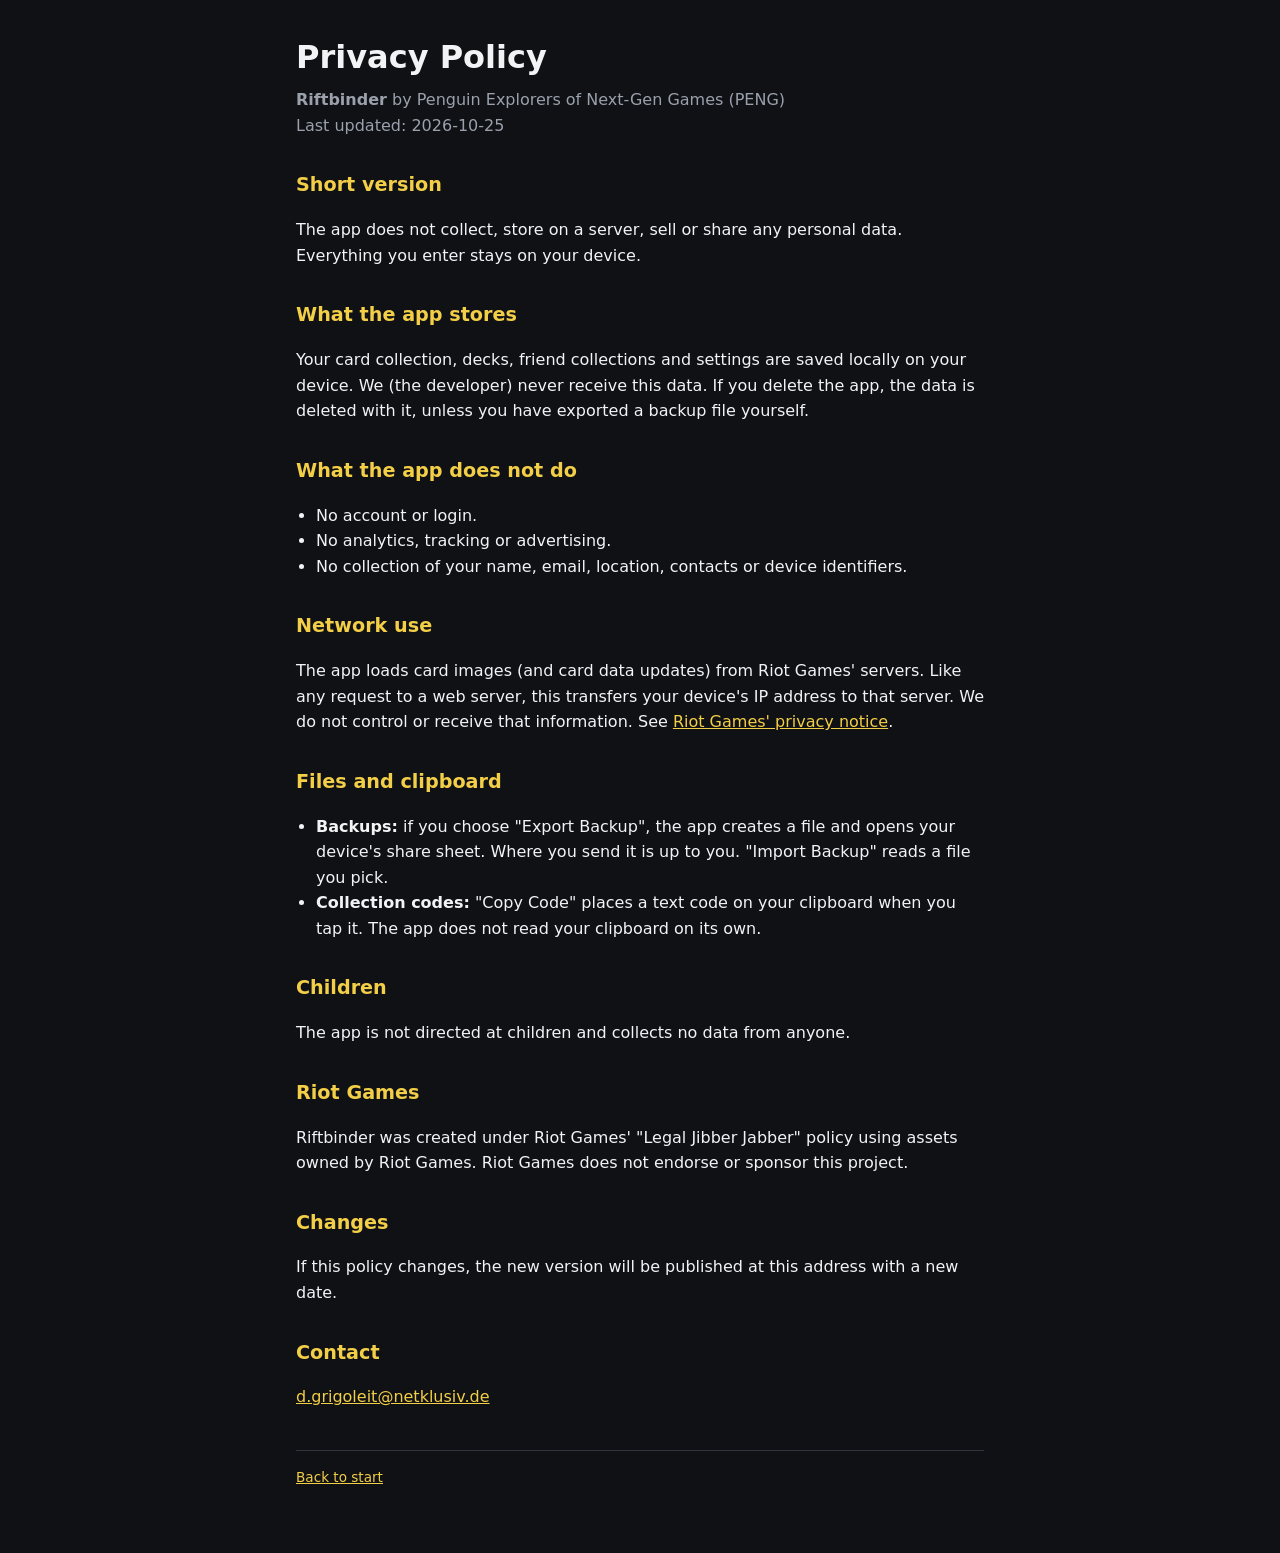
==== privacy.html @ ea99b073 "Riftbinder landing page and privacy policy" ====
<!doctype html>
<html lang="en">
<head>
  <meta charset="utf-8">
  <meta name="viewport" content="width=device-width, initial-scale=1">
  <title>Privacy Policy – Riftbinder</title>
  <link rel="stylesheet" href="style.css">
</head>
<body>
<main>
  <h1>Privacy Policy</h1>
  <p class="tagline"><strong>Riftbinder</strong> by Penguin Explorers of Next-Gen Games (PENG)<br>Last updated: 2026-10-25</p>

  <h2>Short version</h2>
  <p>The app does not collect, store on a server, sell or share any personal data. Everything you enter stays on your device.</p>

  <h2>What the app stores</h2>
  <p>Your card collection, decks, friend collections and settings are saved locally on your device. We (the developer) never receive this data. If you delete the app, the data is deleted with it, unless you have exported a backup file yourself.</p>

  <h2>What the app does not do</h2>
  <ul>
    <li>No account or login.</li>
    <li>No analytics, tracking or advertising.</li>
    <li>No collection of your name, email, location, contacts or device identifiers.</li>
  </ul>

  <h2>Network use</h2>
  <p>The app loads card images (and card data updates) from Riot Games' servers. Like any request to a web server, this transfers your device's IP address to that server. We do not control or receive that information. See <a href="https://www.riotgames.com/en/privacy-notice">Riot Games' privacy notice</a>.</p>

  <h2>Files and clipboard</h2>
  <ul>
    <li><strong>Backups:</strong> if you choose "Export Backup", the app creates a file and opens your device's share sheet. Where you send it is up to you. "Import Backup" reads a file you pick.</li>
    <li><strong>Collection codes:</strong> "Copy Code" places a text code on your clipboard when you tap it. The app does not read your clipboard on its own.</li>
  </ul>

  <h2>Children</h2>
  <p>The app is not directed at children and collects no data from anyone.</p>

  <h2>Riot Games</h2>
  <p>Riftbinder was created under Riot Games' "Legal Jibber Jabber" policy using assets owned by Riot Games. Riot Games does not endorse or sponsor this project.</p>

  <h2>Changes</h2>
  <p>If this policy changes, the new version will be published at this address with a new date.</p>

  <h2>Contact</h2>
  <p><a href="mailto:d.grigoleit@netklusiv.de">d.grigoleit@netklusiv.de</a></p>

  <footer><a href="index.html">Back to start</a></footer>
</main>
</body>
</html>
---- style.css ----
:root {
  --bg: #0f1115;
  --surface: #1a1d24;
  --border: #2e333d;
  --text: #f2f3f5;
  --muted: #9aa1ac;
  --accent: #f3ce47;
}

* { box-sizing: border-box; }

body {
  margin: 0;
  background: var(--bg);
  color: var(--text);
  font: 16px/1.6 system-ui, -apple-system, "Segoe UI", Roboto, sans-serif;
}

main {
  max-width: 720px;
  margin: 0 auto;
  padding: 32px 16px 64px;
}

h1 { font-size: 2rem; margin: 0 0 4px; }
h2 { font-size: 1.2rem; margin: 32px 0 8px; color: var(--accent); }
p, li { color: var(--text); }
.tagline { color: var(--muted); margin: 0 0 24px; }
a { color: var(--accent); }

ul { padding-left: 20px; }

.shots {
  display: flex;
  gap: 12px;
  overflow-x: auto;
  padding-bottom: 8px;
}

.shots img {
  height: 480px;
  width: auto;
  border: 1px solid var(--border);
  border-radius: 12px;
  flex: none;
}

.notice, footer {
  margin-top: 40px;
  padding-top: 16px;
  border-top: 1px solid var(--border);
  color: var(--muted);
  font-size: 0.85rem;
}
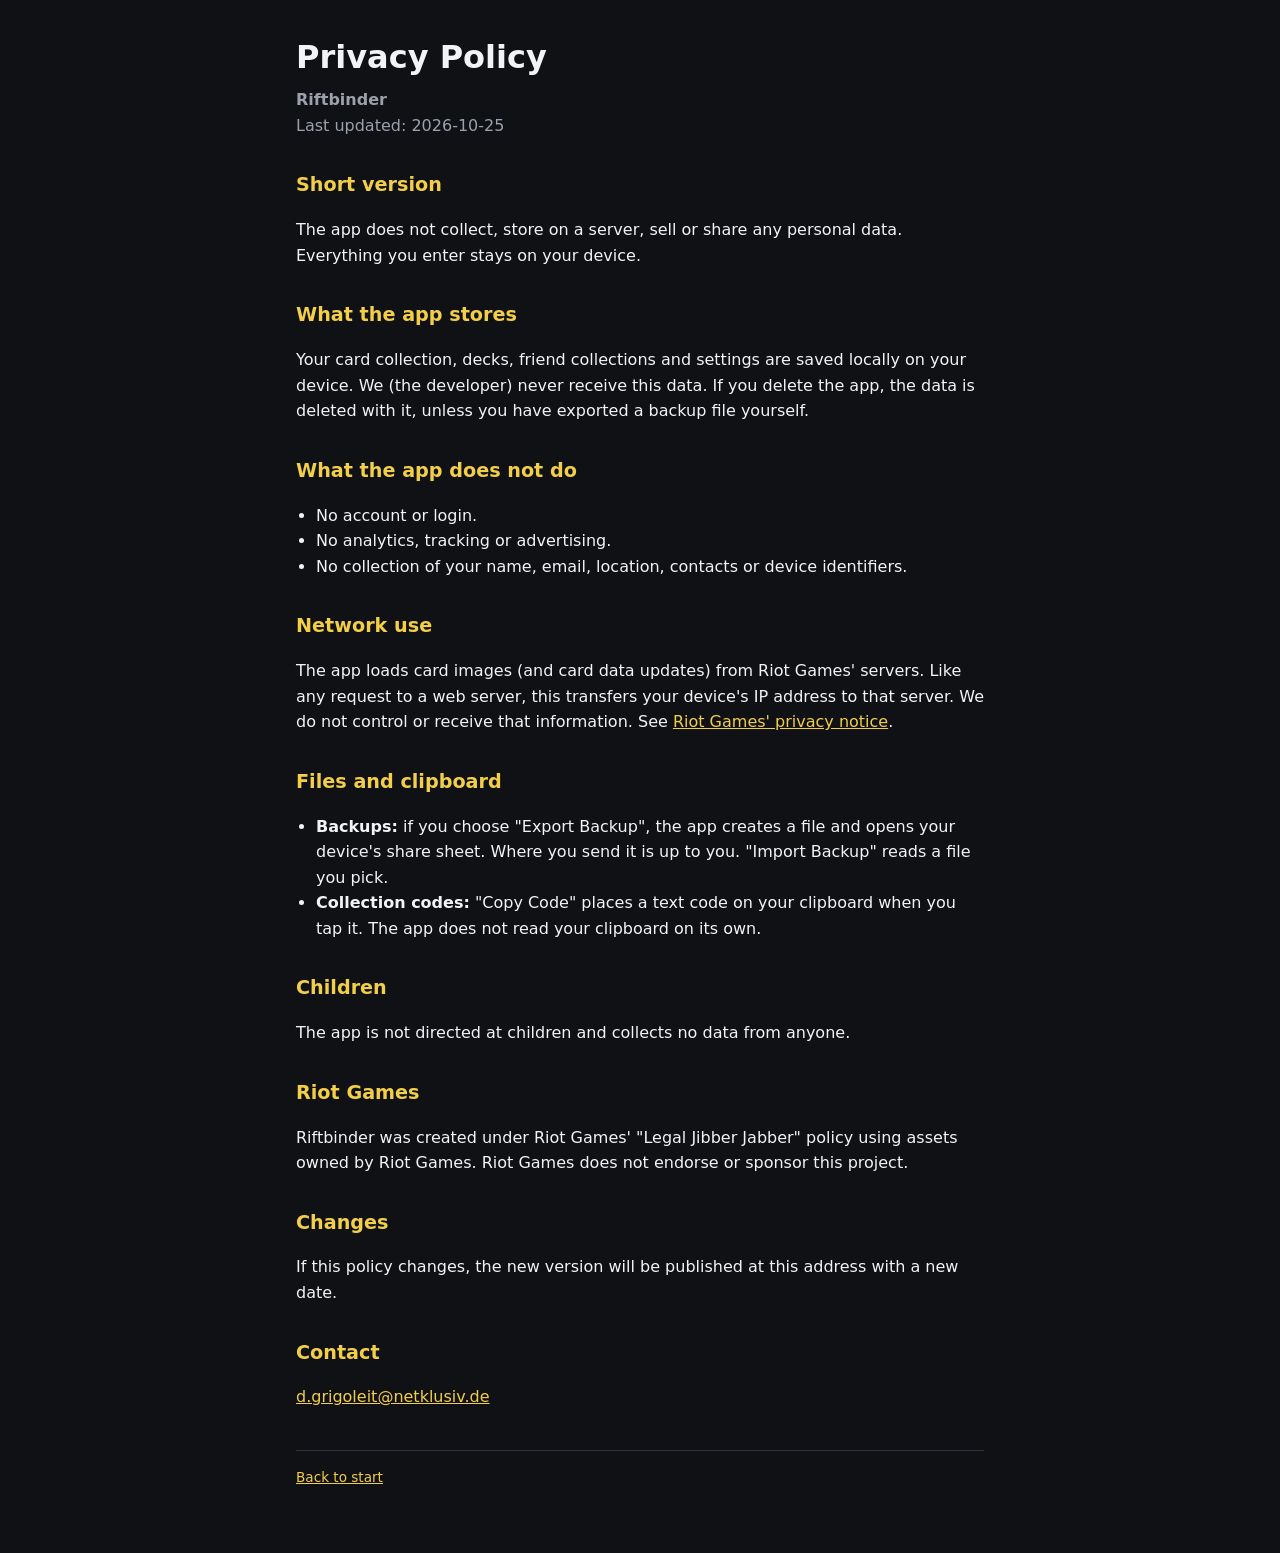
==== commit 7c5408e5: "Full feature list, screenshot grid, remove brand name" ====
--- a/privacy.html
+++ b/privacy.html
@@ -9,7 +9,7 @@
 <body>
 <main>
   <h1>Privacy Policy</h1>
-  <p class="tagline"><strong>Riftbinder</strong> by Penguin Explorers of Next-Gen Games (PENG)<br>Last updated: 2026-10-25</p>
+  <p class="tagline"><strong>Riftbinder</strong><br>Last updated: 2026-10-25</p>
 
   <h2>Short version</h2>
   <p>The app does not collect, store on a server, sell or share any personal data. Everything you enter stays on your device.</p>
--- a/style.css
+++ b/style.css
@@ -24,6 +24,7 @@
 
 h1 { font-size: 2rem; margin: 0 0 4px; }
 h2 { font-size: 1.2rem; margin: 32px 0 8px; color: var(--accent); }
+h3 { font-size: 1rem; margin: 20px 0 4px; }
 p, li { color: var(--text); }
 .tagline { color: var(--muted); margin: 0 0 24px; }
 a { color: var(--accent); }
@@ -31,18 +32,16 @@
 ul { padding-left: 20px; }
 
 .shots {
-  display: flex;
+  display: grid;
+  grid-template-columns: repeat(auto-fill, minmax(200px, 1fr));
   gap: 12px;
-  overflow-x: auto;
-  padding-bottom: 8px;
 }
 
 .shots img {
-  height: 480px;
-  width: auto;
+  width: 100%;
+  height: auto;
   border: 1px solid var(--border);
   border-radius: 12px;
-  flex: none;
 }
 
 .notice, footer {
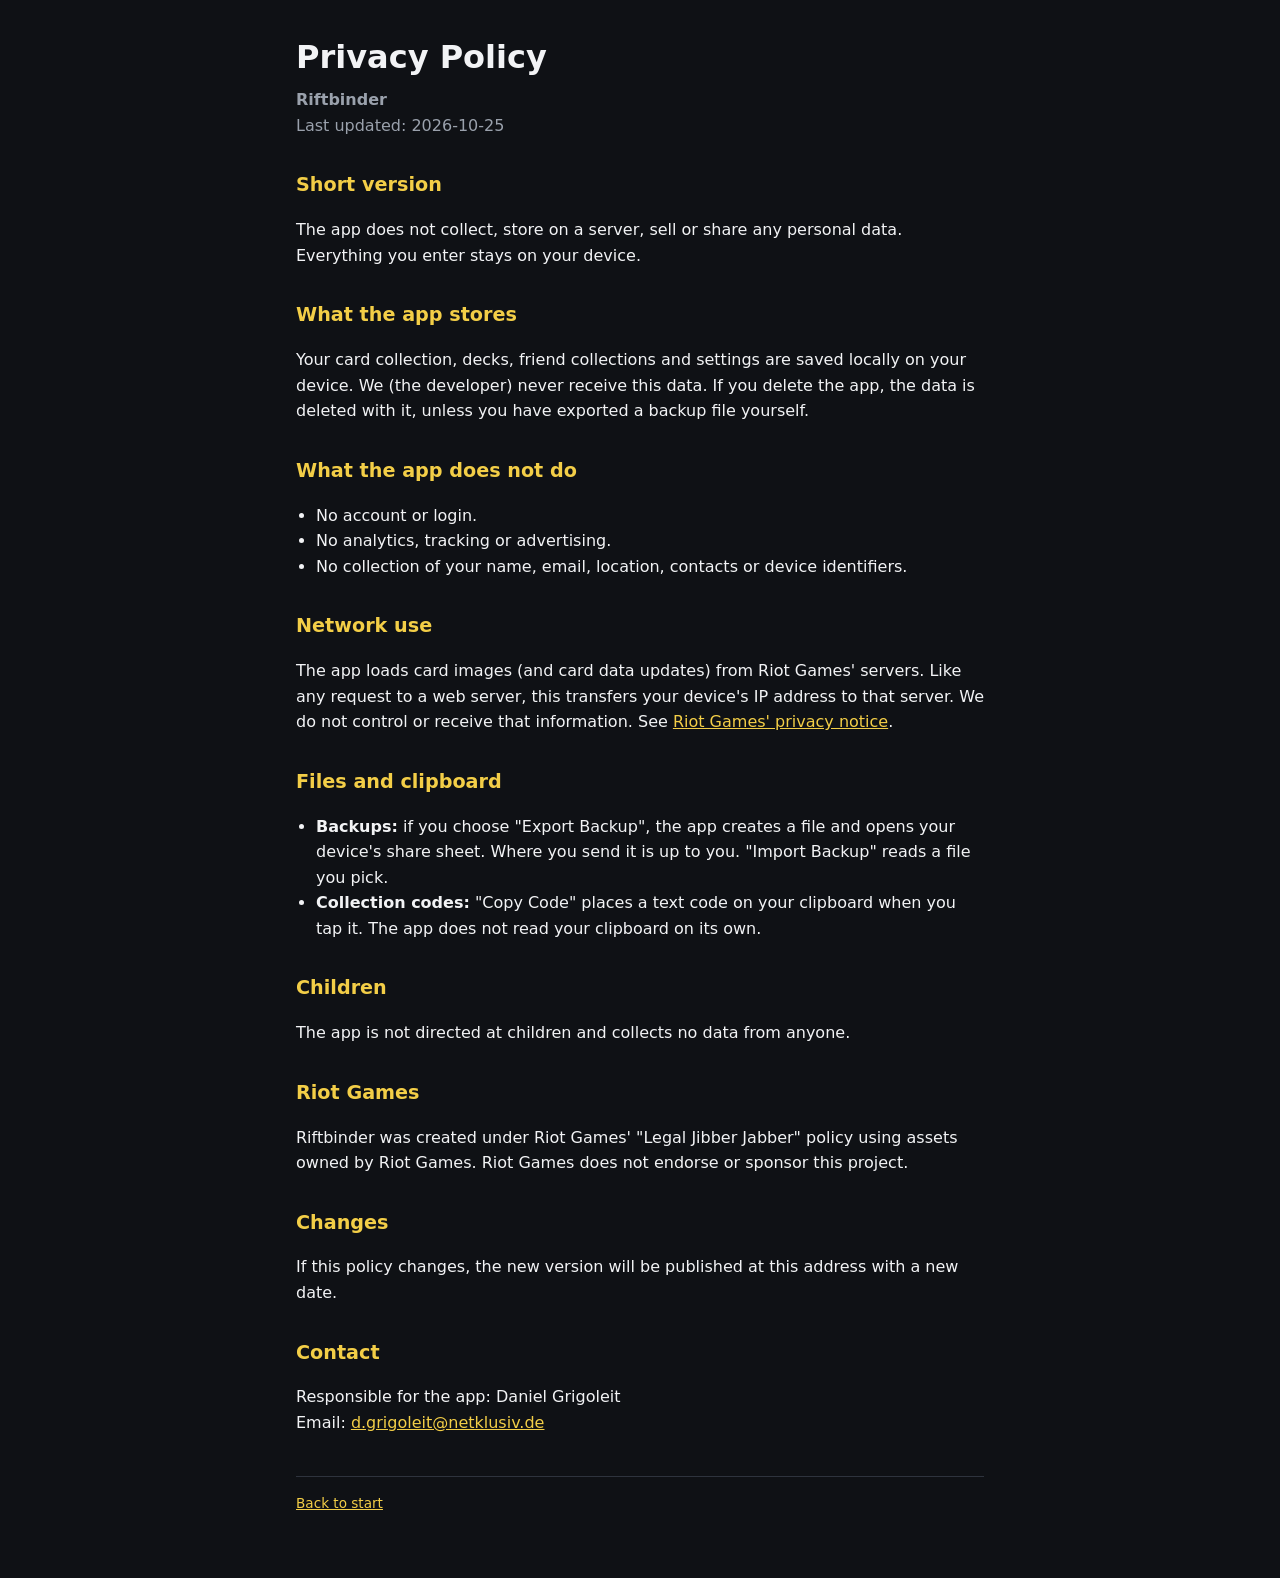
==== commit 0dce2954: "Name the responsible person in the privacy policy" ====
--- a/privacy.html
+++ b/privacy.html
@@ -43,7 +43,7 @@
   <p>If this policy changes, the new version will be published at this address with a new date.</p>
 
   <h2>Contact</h2>
-  <p><a href="mailto:d.grigoleit@netklusiv.de">d.grigoleit@netklusiv.de</a></p>
+  <p>Responsible for the app: Daniel Grigoleit<br>Email: <a href="mailto:d.grigoleit@netklusiv.de">d.grigoleit@netklusiv.de</a></p>
 
   <footer><a href="index.html">Back to start</a></footer>
 </main>
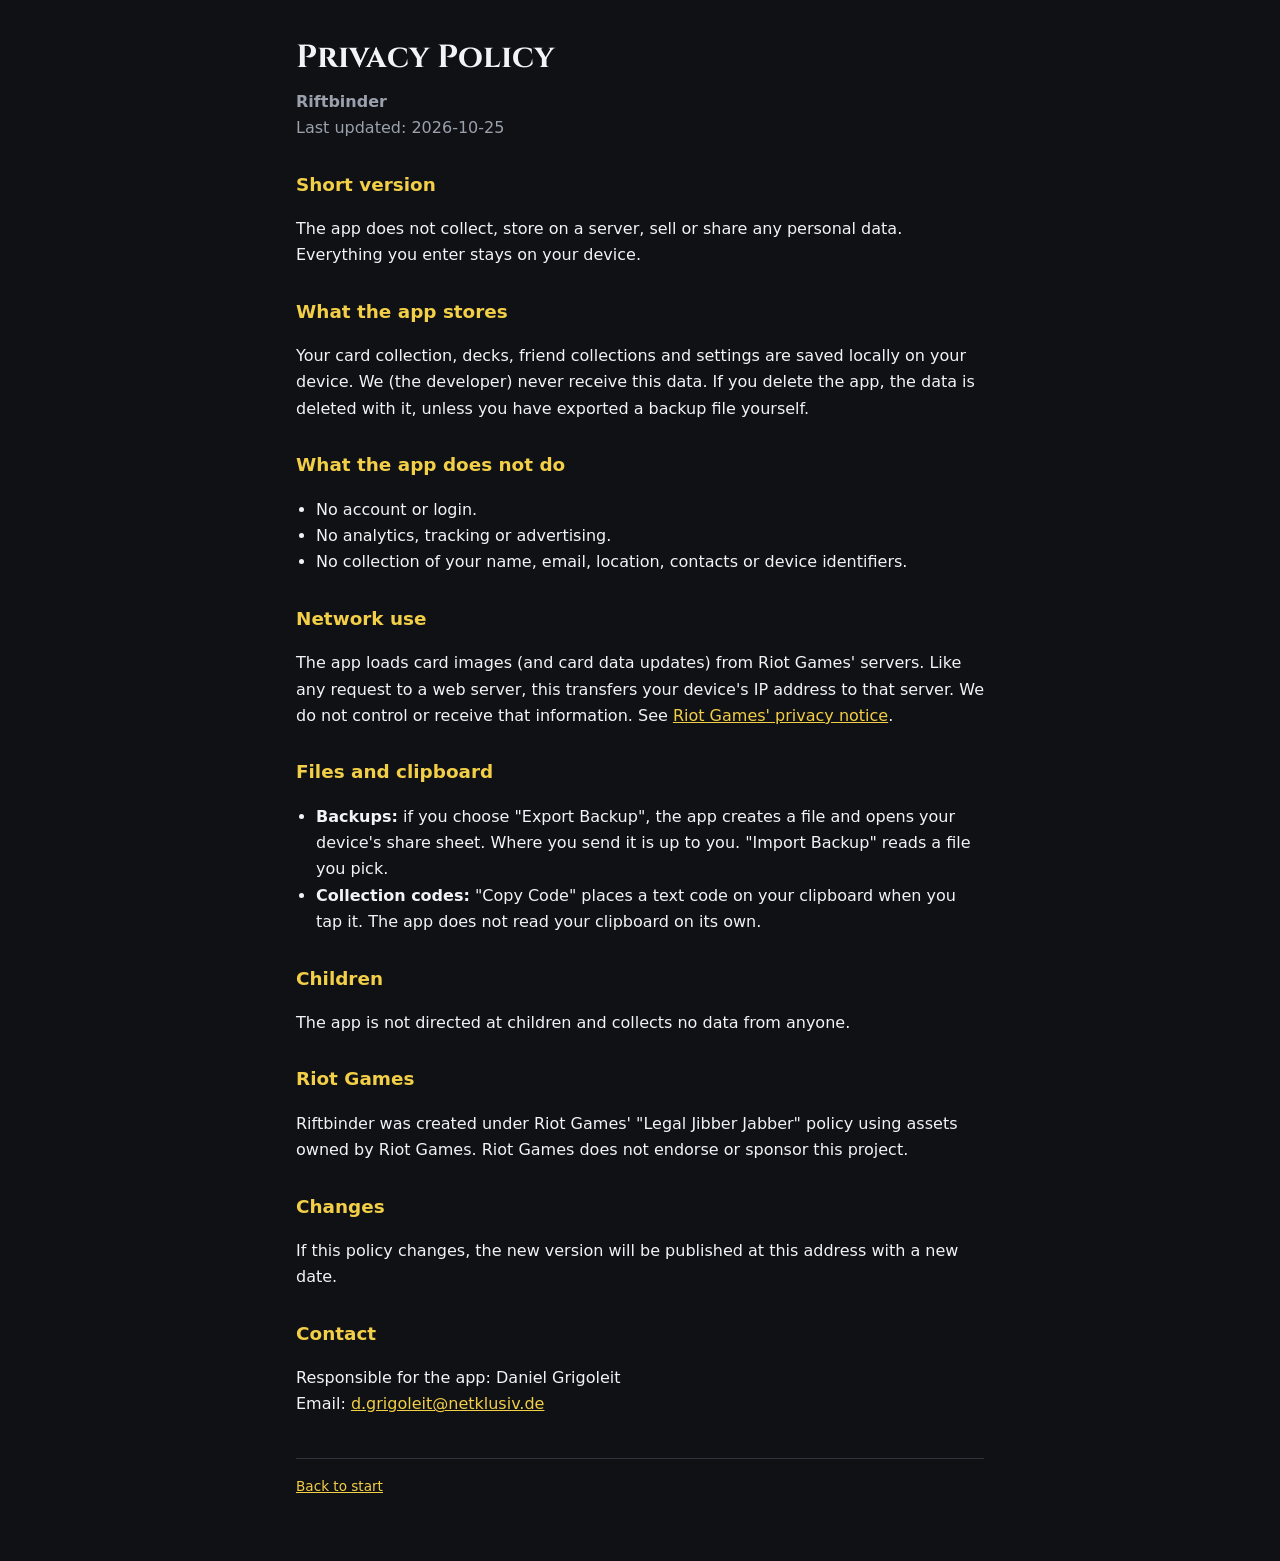
==== commit 9a7a2d1d: "Redesign: hero, feature sections with screenshots" ====
--- a/privacy.html
+++ b/privacy.html
@@ -4,12 +4,13 @@
   <meta charset="utf-8">
   <meta name="viewport" content="width=device-width, initial-scale=1">
   <title>Privacy Policy – Riftbinder</title>
+  <link rel="icon" href="icon.png">
   <link rel="stylesheet" href="style.css">
 </head>
 <body>
-<main>
+<main class="page">
   <h1>Privacy Policy</h1>
-  <p class="tagline"><strong>Riftbinder</strong><br>Last updated: 2026-10-25</p>
+  <p class="meta"><strong>Riftbinder</strong><br>Last updated: 2026-10-25</p>
 
   <h2>Short version</h2>
   <p>The app does not collect, store on a server, sell or share any personal data. Everything you enter stays on your device.</p>
--- a/style.css
+++ b/style.css
@@ -1,48 +1,150 @@
+/* Cinzel: SIL Open Font License, see fonts/OFL.txt */
+@font-face {
+  font-family: "Cinzel";
+  src: url("fonts/Cinzel.ttf") format("truetype");
+  font-weight: 400 900;
+  font-display: swap;
+}
+
 :root {
   --bg: #0f1115;
   --surface: #1a1d24;
   --border: #2e333d;
   --text: #f2f3f5;
   --muted: #9aa1ac;
-  --accent: #f3ce47;
+  --gold: #f3ce47;
+  --orange: #e8751a;
+  --purple: #3b2a6b;
+  --purple-deep: #120f2e;
 }
 
 * { box-sizing: border-box; }
+
+html { scroll-behavior: smooth; }
 
 body {
   margin: 0;
   background: var(--bg);
   color: var(--text);
-  font: 16px/1.6 system-ui, -apple-system, "Segoe UI", Roboto, sans-serif;
+  font: 16px/1.65 system-ui, -apple-system, "Segoe UI", Roboto, sans-serif;
 }
 
+a { color: var(--gold); }
+
 main {
-  max-width: 720px;
+  max-width: 1000px;
   margin: 0 auto;
-  padding: 32px 16px 64px;
+  padding: 0 16px 64px;
 }
 
-h1 { font-size: 2rem; margin: 0 0 4px; }
-h2 { font-size: 1.2rem; margin: 32px 0 8px; color: var(--accent); }
-h3 { font-size: 1rem; margin: 20px 0 4px; }
-p, li { color: var(--text); }
-.tagline { color: var(--muted); margin: 0 0 24px; }
-a { color: var(--accent); }
+/* ---- Hero ---- */
 
-ul { padding-left: 20px; }
-
-.shots {
-  display: grid;
-  grid-template-columns: repeat(auto-fill, minmax(200px, 1fr));
-  gap: 12px;
+.hero {
+  text-align: center;
+  padding: 56px 16px 48px;
+  margin: 0 -16px;
+  background:
+    radial-gradient(ellipse at 50% 0%, rgba(232, 117, 26, 0.22), transparent 60%),
+    linear-gradient(180deg, var(--purple) 0%, var(--purple-deep) 100%);
+  border-bottom: 1px solid var(--border);
 }
 
-.shots img {
+.hero img.logo {
+  width: 112px;
+  height: 112px;
+  border-radius: 25px;
+  box-shadow: 0 10px 40px rgba(0, 0, 0, 0.5), 0 0 40px rgba(232, 117, 26, 0.25);
+}
+
+.hero h1 {
+  font-family: "Cinzel", Georgia, serif;
+  font-weight: 700;
+  font-size: clamp(2.2rem, 7vw, 3.4rem);
+  letter-spacing: 0.04em;
+  margin: 20px 0 4px;
+}
+
+.tagline {
+  color: var(--gold);
+  margin: 0 0 20px;
+  font-size: 1.1rem;
+}
+
+.summary {
+  max-width: 620px;
+  margin: 0 auto 24px;
+  color: var(--text);
+}
+
+.badges {
+  display: flex;
+  flex-wrap: wrap;
+  justify-content: center;
+  gap: 8px;
+  padding: 0;
+  margin: 0;
+  list-style: none;
+}
+
+.badges li {
+  border: 1px solid rgba(243, 206, 71, 0.45);
+  color: var(--gold);
+  border-radius: 999px;
+  padding: 2px 14px;
+  font-size: 0.9rem;
+}
+
+/* ---- Feature sections: text next to the matching screenshots ---- */
+
+.feature {
+  display: grid;
+  grid-template-columns: 1fr 1fr;
+  align-items: center;
+  gap: 40px;
+  padding: 56px 0;
+  border-bottom: 1px solid var(--border);
+}
+
+.feature:nth-of-type(even) .copy { order: 2; }
+
+.copy h2 {
+  font-family: "Cinzel", Georgia, serif;
+  font-size: 1.7rem;
+  margin: 0 0 4px;
+  color: var(--gold);
+}
+
+.copy .lead {
+  color: var(--muted);
+  margin: 0 0 12px;
+}
+
+.copy ul { padding-left: 20px; margin: 0; }
+.copy li { margin: 6px 0; }
+.copy li::marker { color: var(--orange); }
+
+.phones {
+  display: flex;
+  justify-content: center;
+  gap: 14px;
+}
+
+.phones img {
   width: 100%;
+  max-width: 240px;
   height: auto;
+  flex: 1 1 0;
+  min-width: 0;
   border: 1px solid var(--border);
-  border-radius: 12px;
+  border-radius: 22px;
+  box-shadow: 0 14px 40px rgba(0, 0, 0, 0.45);
 }
+
+/* second phone sits a little lower for a staggered look */
+.phones.stagger img:nth-child(2) { margin-top: 36px; }
+.phones.single img { max-width: 260px; flex: none; }
+
+/* ---- Footer ---- */
 
 .notice, footer {
   margin-top: 40px;
@@ -51,3 +153,31 @@
   color: var(--muted);
   font-size: 0.85rem;
 }
+
+.notice { border-top: 0; text-align: center; }
+.links { text-align: center; margin-top: 32px; }
+
+/* ---- Text pages (privacy) ---- */
+
+.page {
+  max-width: 720px;
+  margin: 0 auto;
+  padding: 32px 16px 64px;
+}
+
+.page h1 { font-family: "Cinzel", Georgia, serif; font-size: 2rem; margin: 0 0 4px; }
+.page h2 { font-size: 1.15rem; margin: 28px 0 8px; color: var(--gold); }
+.page .meta { color: var(--muted); margin: 0 0 24px; }
+.page ul { padding-left: 20px; }
+
+/* ---- Phones ---- */
+
+@media (max-width: 760px) {
+  .feature {
+    grid-template-columns: 1fr;
+    gap: 28px;
+    padding: 40px 0;
+  }
+  .feature:nth-of-type(even) .copy { order: 0; }
+  .phones img { max-width: 200px; }
+}
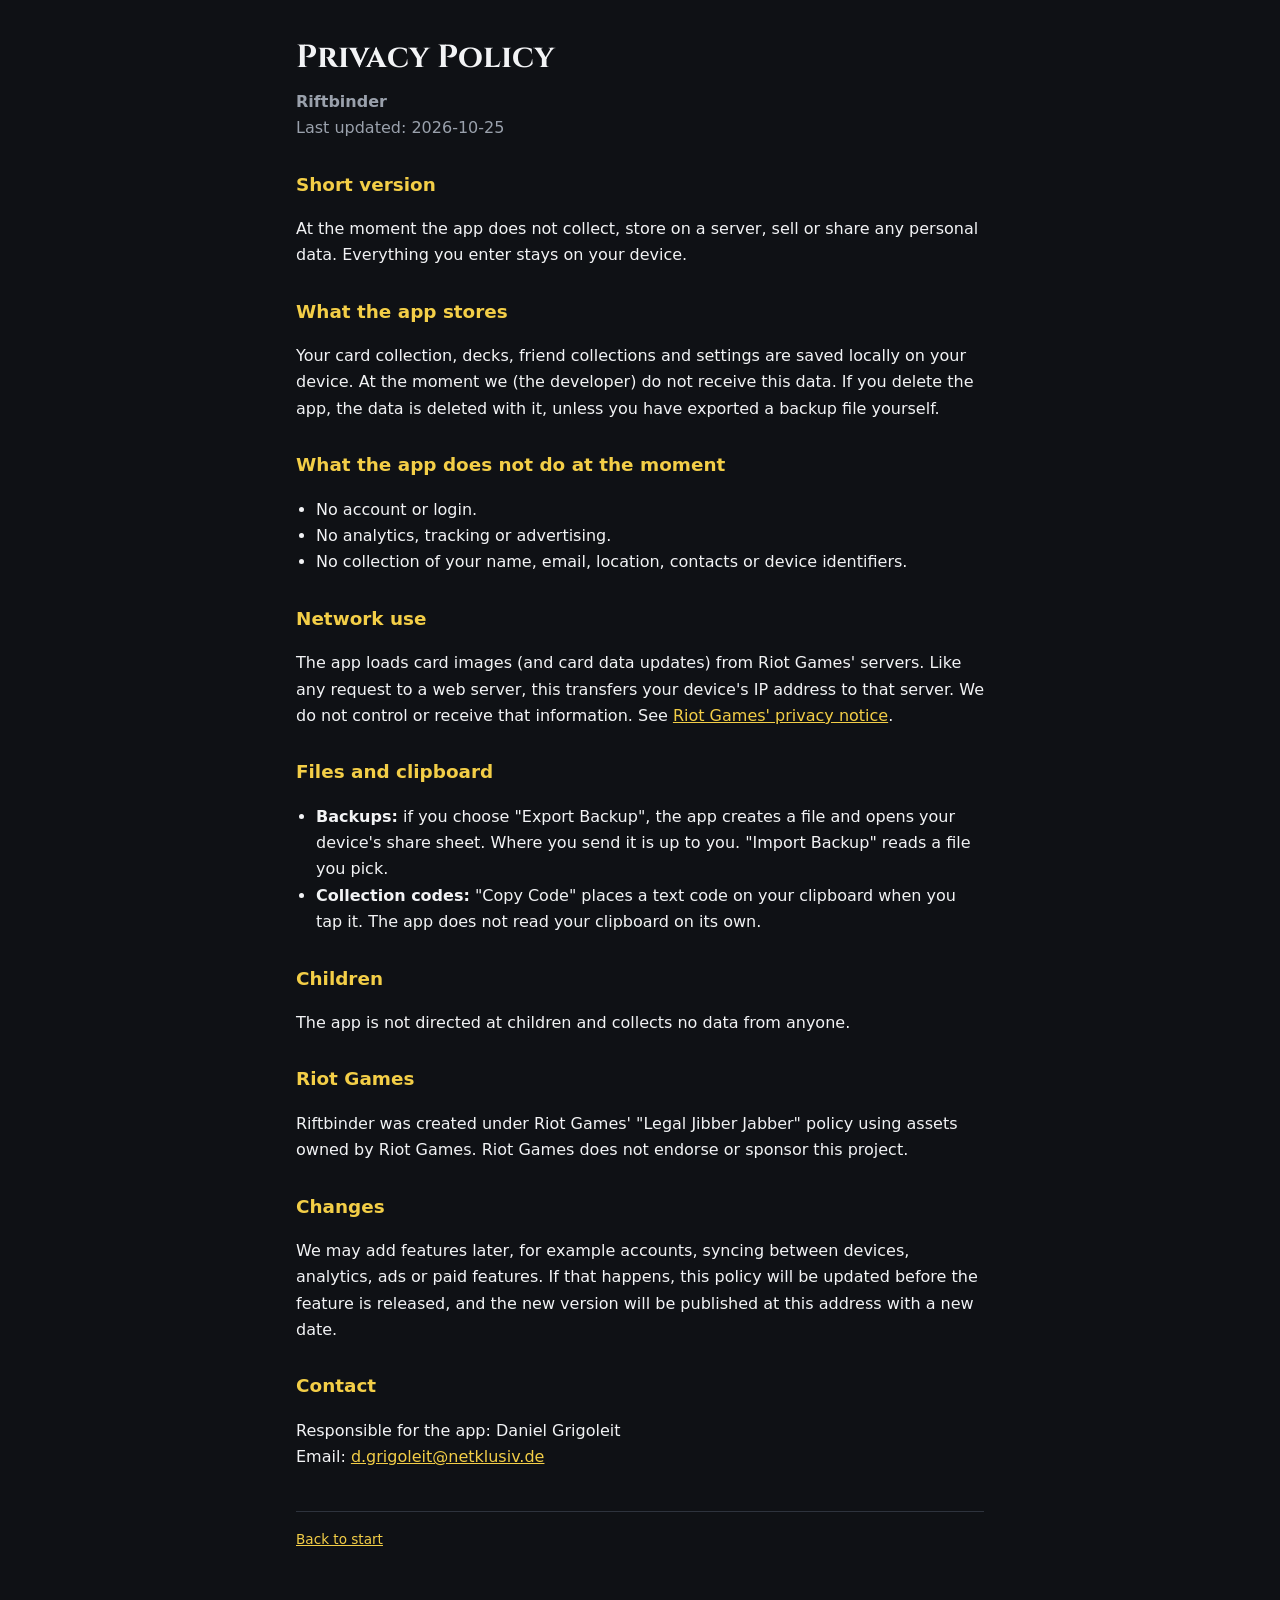
==== commit 66f5ab66: "Describe the current state, keep options open" ====
--- a/privacy.html
+++ b/privacy.html
@@ -5,7 +5,7 @@
   <meta name="viewport" content="width=device-width, initial-scale=1">
   <title>Privacy Policy – Riftbinder</title>
   <link rel="icon" href="icon.png">
-  <link rel="stylesheet" href="style.css">
+  <link rel="stylesheet" href="style.css?v=5">
 </head>
 <body>
 <main class="page">
@@ -13,12 +13,12 @@
   <p class="meta"><strong>Riftbinder</strong><br>Last updated: 2026-10-25</p>
 
   <h2>Short version</h2>
-  <p>The app does not collect, store on a server, sell or share any personal data. Everything you enter stays on your device.</p>
+  <p>At the moment the app does not collect, store on a server, sell or share any personal data. Everything you enter stays on your device.</p>
 
   <h2>What the app stores</h2>
-  <p>Your card collection, decks, friend collections and settings are saved locally on your device. We (the developer) never receive this data. If you delete the app, the data is deleted with it, unless you have exported a backup file yourself.</p>
+  <p>Your card collection, decks, friend collections and settings are saved locally on your device. At the moment we (the developer) do not receive this data. If you delete the app, the data is deleted with it, unless you have exported a backup file yourself.</p>
 
-  <h2>What the app does not do</h2>
+  <h2>What the app does not do at the moment</h2>
   <ul>
     <li>No account or login.</li>
     <li>No analytics, tracking or advertising.</li>
@@ -41,7 +41,7 @@
   <p>Riftbinder was created under Riot Games' "Legal Jibber Jabber" policy using assets owned by Riot Games. Riot Games does not endorse or sponsor this project.</p>
 
   <h2>Changes</h2>
-  <p>If this policy changes, the new version will be published at this address with a new date.</p>
+  <p>We may add features later, for example accounts, syncing between devices, analytics, ads or paid features. If that happens, this policy will be updated before the feature is released, and the new version will be published at this address with a new date.</p>
 
   <h2>Contact</h2>
   <p>Responsible for the app: Daniel Grigoleit<br>Email: <a href="mailto:d.grigoleit@netklusiv.de">d.grigoleit@netklusiv.de</a></p>
--- a/style.css
+++ b/style.css
@@ -125,24 +125,20 @@
 
 .phones {
   display: flex;
+  flex-wrap: wrap;
   justify-content: center;
   gap: 14px;
 }
 
+/* every screenshot has exactly the same size */
 .phones img {
-  width: 100%;
-  max-width: 240px;
+  width: 170px;
   height: auto;
-  flex: 1 1 0;
-  min-width: 0;
+  flex: none;
   border: 1px solid var(--border);
   border-radius: 22px;
   box-shadow: 0 14px 40px rgba(0, 0, 0, 0.45);
 }
-
-/* second phone sits a little lower for a staggered look */
-.phones.stagger img:nth-child(2) { margin-top: 36px; }
-.phones.single img { max-width: 260px; flex: none; }
 
 /* ---- Footer ---- */
 
@@ -179,5 +175,5 @@
     padding: 40px 0;
   }
   .feature:nth-of-type(even) .copy { order: 0; }
-  .phones img { max-width: 200px; }
+  .phones img { width: 150px; }
 }
